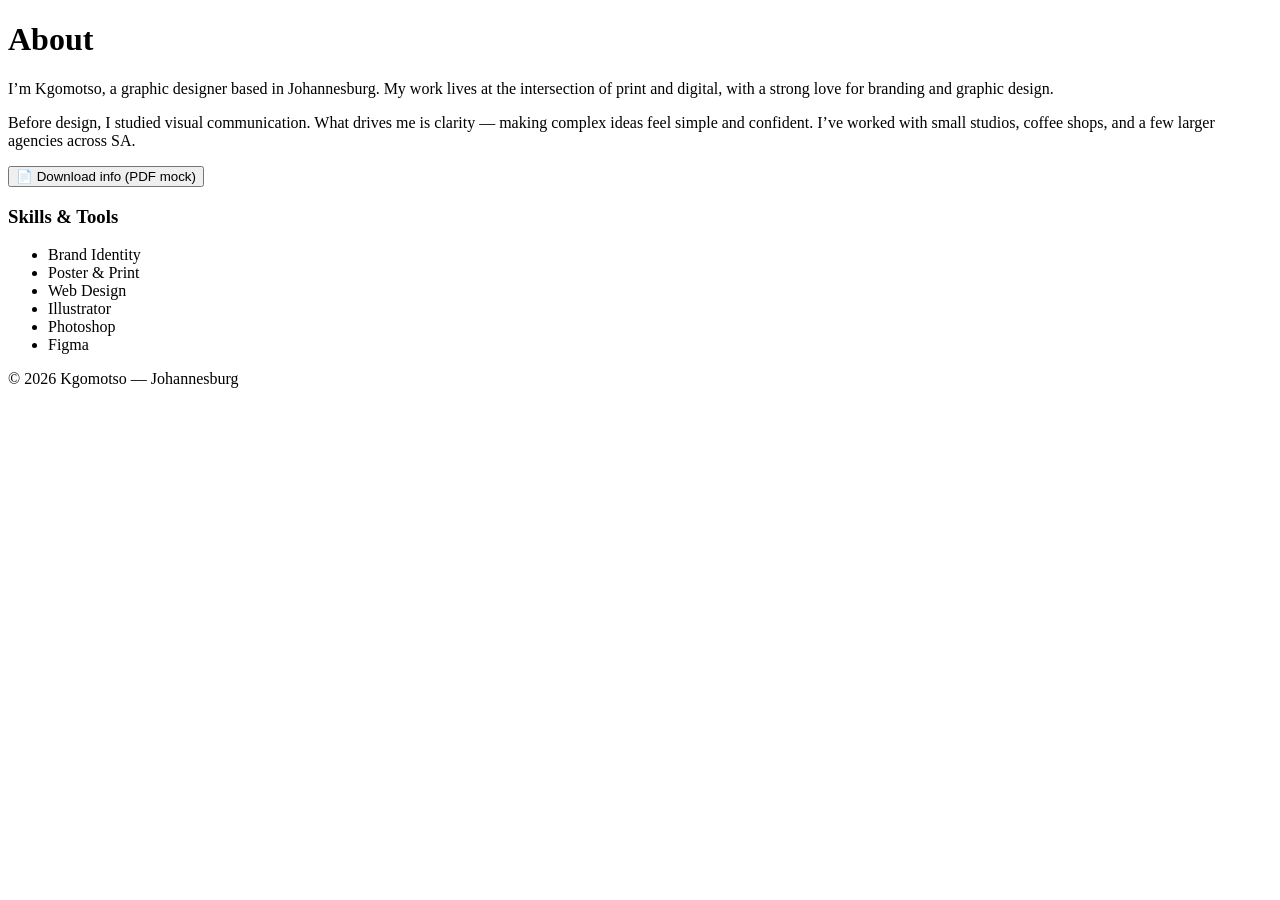
==== about.html @ a34db641 "html scripts added Progress made in scripts for html sections" ====
<!DOCTYPE html>
<html lang="en">
<head>
  <meta charset="UTF-8">
  <meta name="viewport" content="width=device-width, initial-scale=1.0">
  <title>About — Kgomotso</title>
  <link rel="stylesheet" href="css/global.css">
  <link rel="stylesheet" href="css/about.css">
</head>
<body>
  <main class="page-content">
    <h1>About</h1>
    <div class="about-grid">
      <div class="bio">
        <p>I’m Kgomotso, a graphic designer based in Johannesburg. My work lives at the intersection of print and digital, with a strong love for branding and graphic design.</p>
        <p>Before design, I studied visual communication. What drives me is clarity — making complex ideas feel simple and confident. I’ve worked with small studios, coffee shops, and a few larger agencies across SA.</p>
        <button id="download-btn" class="btn-outline">📄 Download info (PDF mock)</button>
      </div>
      <div class="skills">
        <h3>Skills & Tools</h3>
        <ul>
          <li>Brand Identity</li><li>Poster & Print</li><li>Web Design</li>
          <li>Illustrator</li><li>Photoshop</li><li>Figma</li>
        </ul>
      </div>
    </div>
  </main>
  <footer class="site-footer"><p>© 2026 Kgomotso — Johannesburg</p></footer>
  <script src="js/nav.js"></script>
  <script src="js/about.js"></script>
</body>
</html>
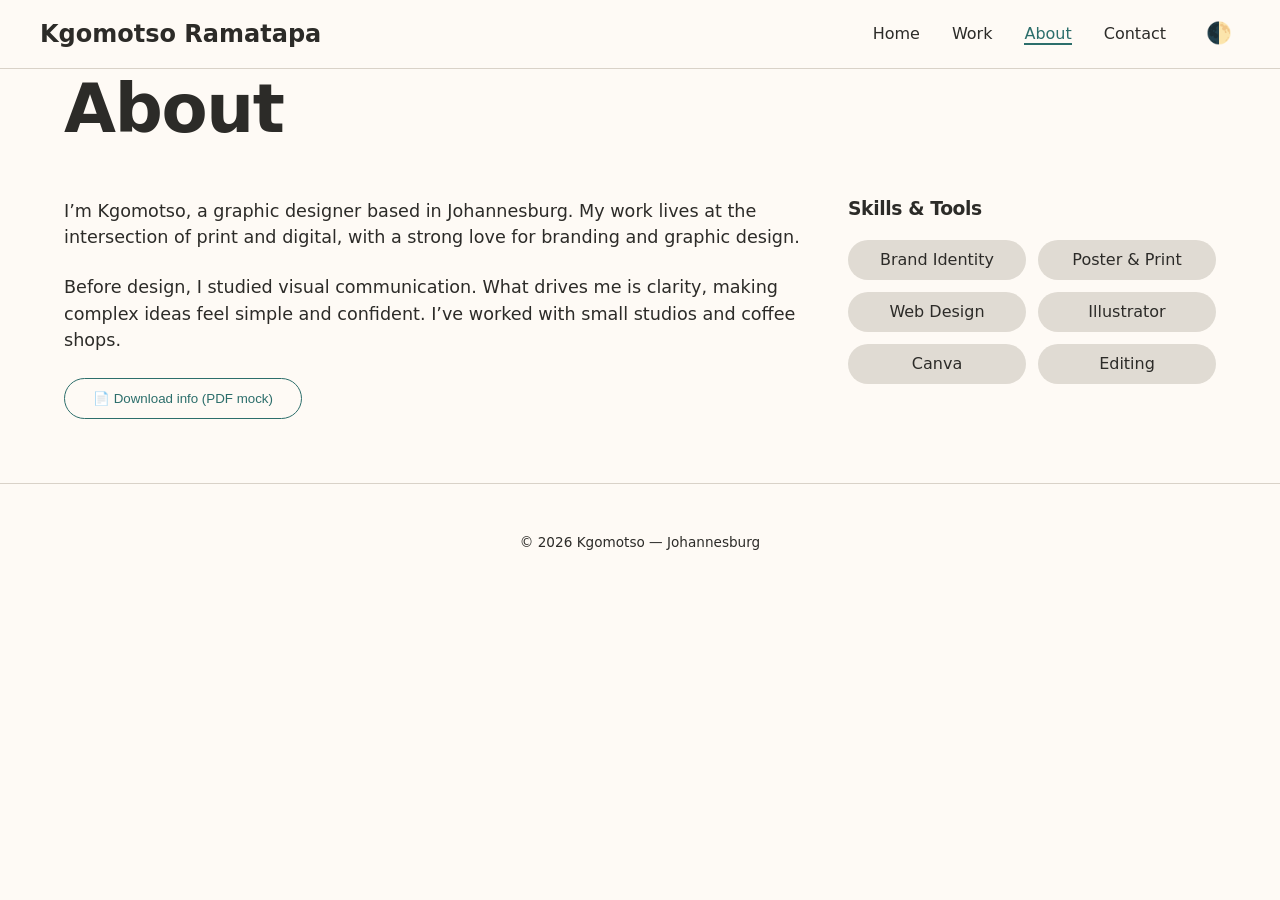
==== commit 1d355171: "edited and changed the tools on the about page" ====
--- a/about.html
+++ b/about.html
@@ -13,14 +13,14 @@
     <div class="about-grid">
       <div class="bio">
         <p>I’m Kgomotso, a graphic designer based in Johannesburg. My work lives at the intersection of print and digital, with a strong love for branding and graphic design.</p>
-        <p>Before design, I studied visual communication. What drives me is clarity — making complex ideas feel simple and confident. I’ve worked with small studios, coffee shops, and a few larger agencies across SA.</p>
+        <p>Before design, I studied visual communication. What drives me is clarity, making complex ideas feel simple and confident. I’ve worked with small studios and coffee shops.</p>
         <button id="download-btn" class="btn-outline">📄 Download info (PDF mock)</button>
       </div>
       <div class="skills">
         <h3>Skills & Tools</h3>
         <ul>
           <li>Brand Identity</li><li>Poster & Print</li><li>Web Design</li>
-          <li>Illustrator</li><li>Photoshop</li><li>Figma</li>
+          <li>Illustrator</li><li>Canva</li><li>Editing</li>
         </ul>
       </div>
     </div>
--- a/css/global.css
+++ b/css/global.css
@@ -0,0 +1,182 @@
+:root {
+  --bg: #fefaf5;
+  --text: #2c2b28;
+  --accent: #2c6e6b;
+  --accent-light: #4a8b88;
+  --gray: #e0dbd3;
+  --card-bg: #ffffff;
+  --border: #d9d2c8;
+}
+
+.dark-mode {
+  --bg: #1e1c19;
+  --text: #ece8e0;
+  --accent: #7ab3b0;
+  --accent-light: #9dc9c6;
+  --gray: #3a3732;
+  --card-bg: #2b2824;
+  --border: #4a453e;
+}
+
+* {
+  margin: 0;
+  padding: 0;
+  box-sizing: border-box;
+}
+
+body {
+  background: var(--bg);
+  color: var(--text);
+  font-family: system-ui, -apple-system, 'Segoe UI', 'Arial', sans-serif;
+  line-height: 1.5;
+  transition: background 0.2s, color 0.2s;
+}
+
+h1, h2, h3 {
+  font-weight: 600;
+  letter-spacing: -0.02em;
+  line-height: 1.2;
+}
+h1 { font-size: clamp(2.5rem, 8vw, 4.2rem); }
+h2 { font-size: 1.8rem; margin-bottom: 0.5rem; }
+
+
+.page-content {
+  max-width: 1200px;
+  margin: 0 auto;
+  padding: 0 24px;
+}
+
+
+.btn-primary, .btn-outline {
+  display: inline-block;
+  padding: 12px 28px;
+  border-radius: 40px;
+  text-decoration: none;
+  font-weight: 500;
+  transition: 0.2s;
+}
+.btn-primary {
+  background: var(--accent);
+  color: white;
+  border: none;
+}
+.btn-primary:hover {
+  background: var(--accent-light);
+}
+.btn-outline {
+  border: 1.5px solid var(--accent);
+  color: var(--accent);
+  background: transparent;
+}
+.btn-outline:hover {
+  background: var(--accent);
+  color: white;
+}
+
+
+.projects-grid {
+  display: grid;
+  grid-template-columns: repeat(auto-fill, minmax(280px, 1fr));
+  gap: 32px;
+  margin: 40px 0;
+}
+
+
+
+.site-nav {
+  background: var(--bg);
+  border-bottom: 1px solid var(--border);
+  padding: 16px 24px;
+  position: sticky;
+  top: 0;
+  z-index: 100;
+  backdrop-filter: blur(10px);
+}  /* ← closed correctly */
+
+.nav-container {
+  max-width: 1200px;
+  margin: 0 auto;
+  display: flex;
+  justify-content: space-between;
+  align-items: center;
+  flex-wrap: wrap;
+}
+
+.nav-logo {
+  font-size: 1.5rem;
+  font-weight: bold;
+  text-decoration: none;
+  color: var(--text);
+}
+
+.nav-links {
+  display: flex;
+  gap: 32px;
+  list-style: none;
+  align-items: center;
+}
+
+.nav-links a {
+  text-decoration: none;
+  color: var(--text);
+  font-weight: 500;
+}
+
+.nav-links a.active {
+  color: var(--accent);
+  border-bottom: 2px solid var(--accent);
+}
+
+.mobile-menu-btn {
+  display: none;
+  background: none;
+  border: none;
+  font-size: 1.8rem;
+  cursor: pointer;
+  color: var(--text);
+}  /* ← closed correctly */
+
+#darkmode-toggle {
+  background: none;
+  border: none;
+  font-size: 1.3rem;
+  cursor: pointer;
+  padding: 0 8px;
+  color: var(--text);
+}
+
+@media (max-width: 700px) {
+  .mobile-menu-btn {
+    display: block;
+  }
+  .nav-links {
+    display: none;
+    width: 100%;
+    flex-direction: column;
+    gap: 16px;
+    margin-top: 20px;
+    padding-bottom: 12px;
+  }
+  .nav-links.show {
+    display: flex;
+  }
+}
+
+.site-footer {
+  text-align: center;
+  padding: 48px 24px 32px;
+  border-top: 1px solid var(--border);
+  margin-top: 64px;
+  font-size: 0.85rem;
+}
+
+.reveal {
+  opacity: 0;
+  transform: translateY(30px);
+  transition: 0.7s ease;
+}
+.reveal.active {
+  opacity: 1;
+  transform: translateY(0);
+}
--- a/css/about.css
+++ b/css/about.css
@@ -0,0 +1,28 @@
+.about-grid {
+  display: grid;
+  grid-template-columns: 2fr 1fr;
+  gap: 48px;
+  margin: 48px 0;
+}
+.bio p {
+  margin-bottom: 24px;
+  font-size: 1.1rem;
+}
+.skills ul {
+  display: grid;
+  grid-template-columns: repeat(2, 1fr);
+  gap: 12px;
+  margin-top: 20px;
+  list-style: none;
+}
+.skills li {
+  background: var(--gray);
+  padding: 8px 12px;
+  border-radius: 40px;
+  text-align: center;
+}
+@media (max-width: 700px) {
+  .about-grid {
+    grid-template-columns: 1fr;
+  }
+}
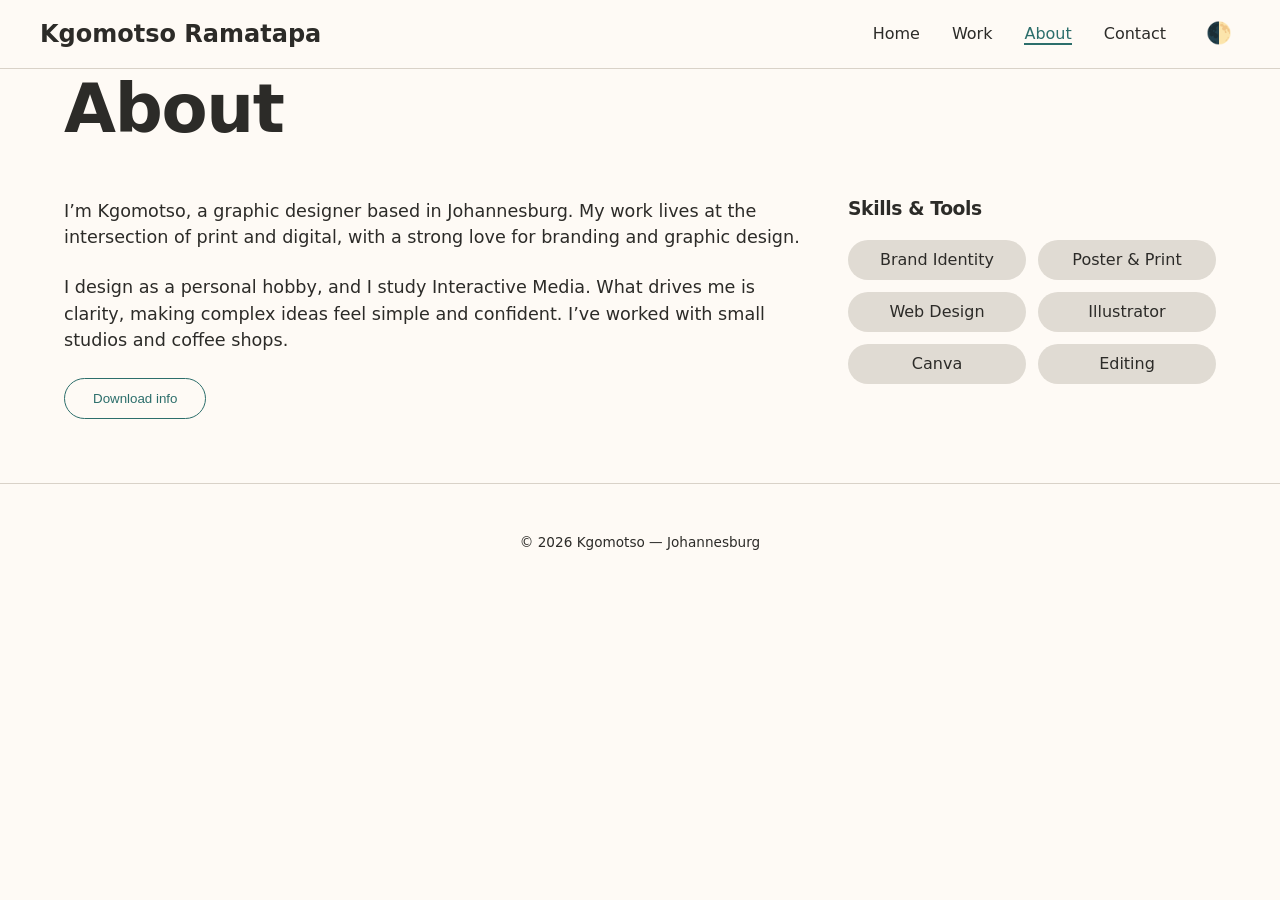
==== commit 77f87737: "made changes to the about page description" ====
--- a/about.html
+++ b/about.html
@@ -13,8 +13,8 @@
     <div class="about-grid">
       <div class="bio">
         <p>I’m Kgomotso, a graphic designer based in Johannesburg. My work lives at the intersection of print and digital, with a strong love for branding and graphic design.</p>
-        <p>Before design, I studied visual communication. What drives me is clarity, making complex ideas feel simple and confident. I’ve worked with small studios and coffee shops.</p>
-        <button id="download-btn" class="btn-outline">📄 Download info (PDF mock)</button>
+        <p>I design as a personal hobby, and I study Interactive Media. What drives me is clarity, making complex ideas feel simple and confident. I’ve worked with small studios and coffee shops.</p>
+        <button id="download-btn" class="btn-outline">Download info</button>
       </div>
       <div class="skills">
         <h3>Skills & Tools</h3>
